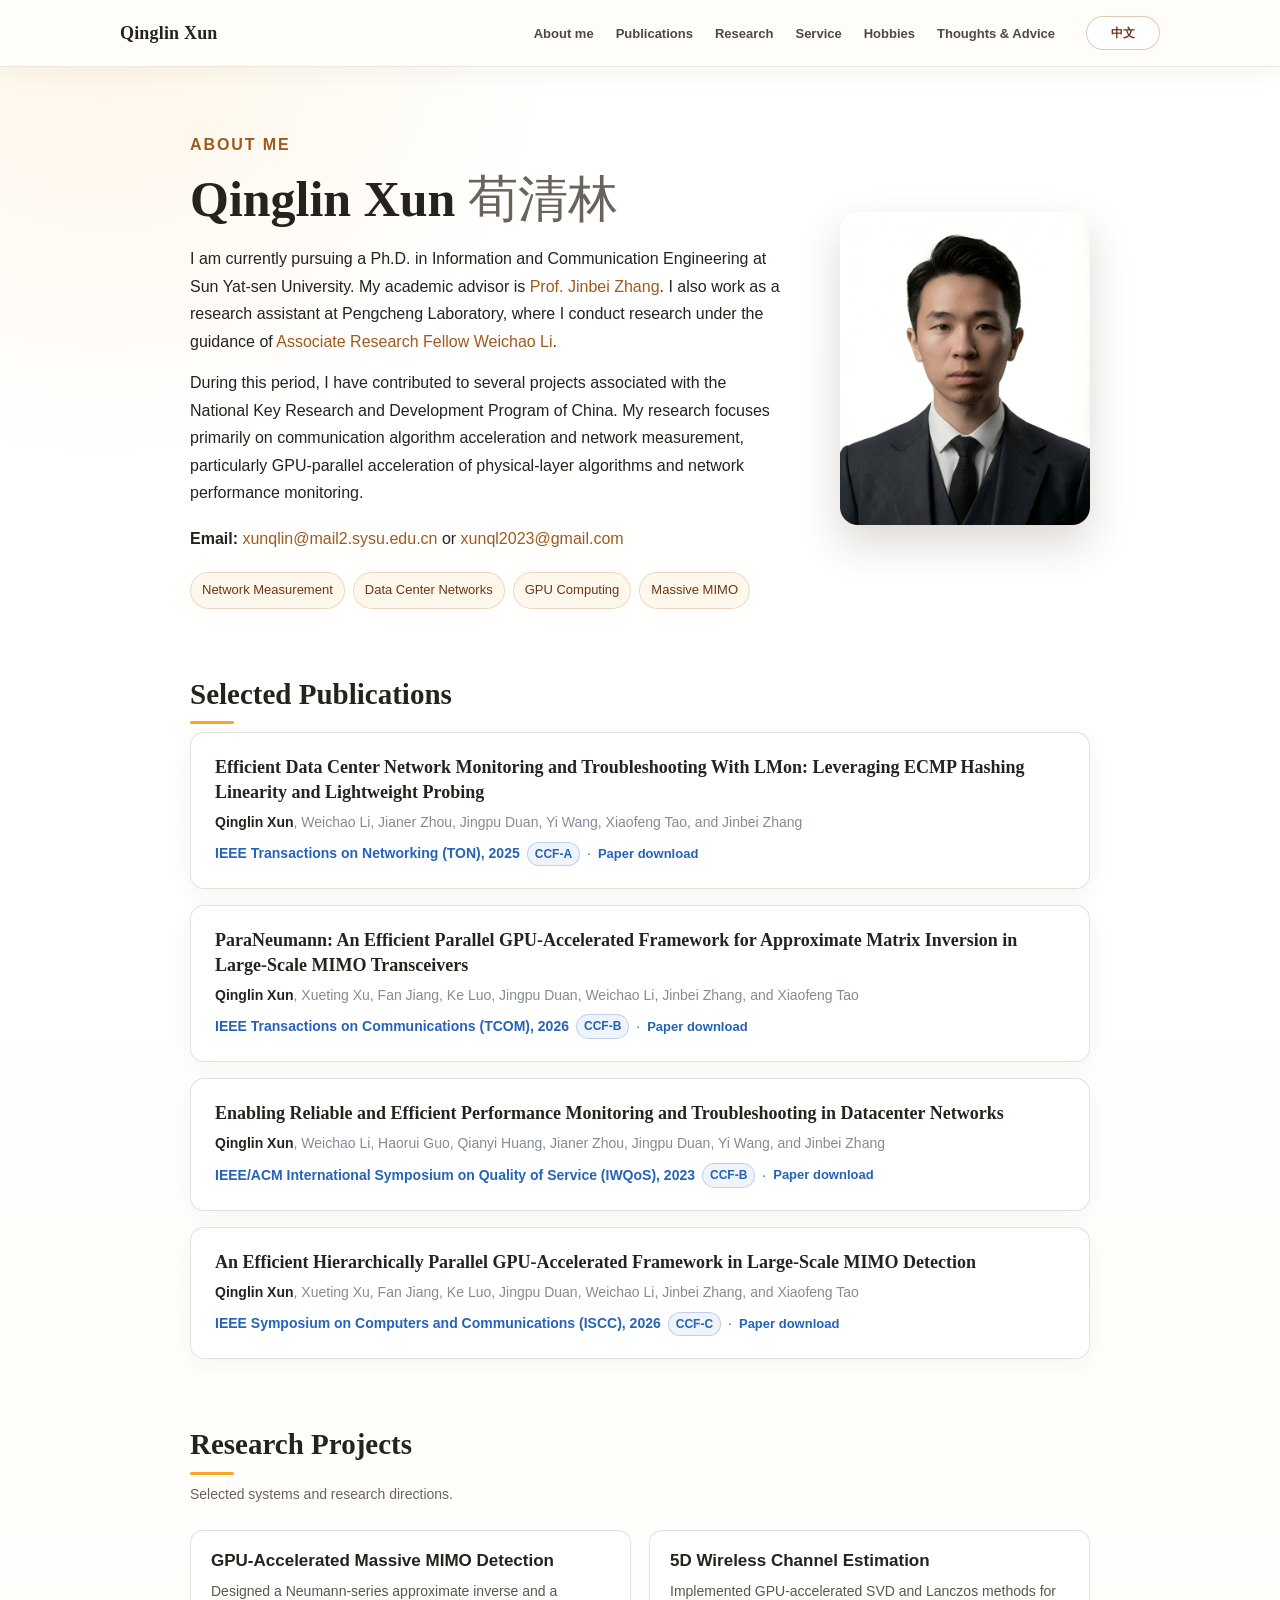
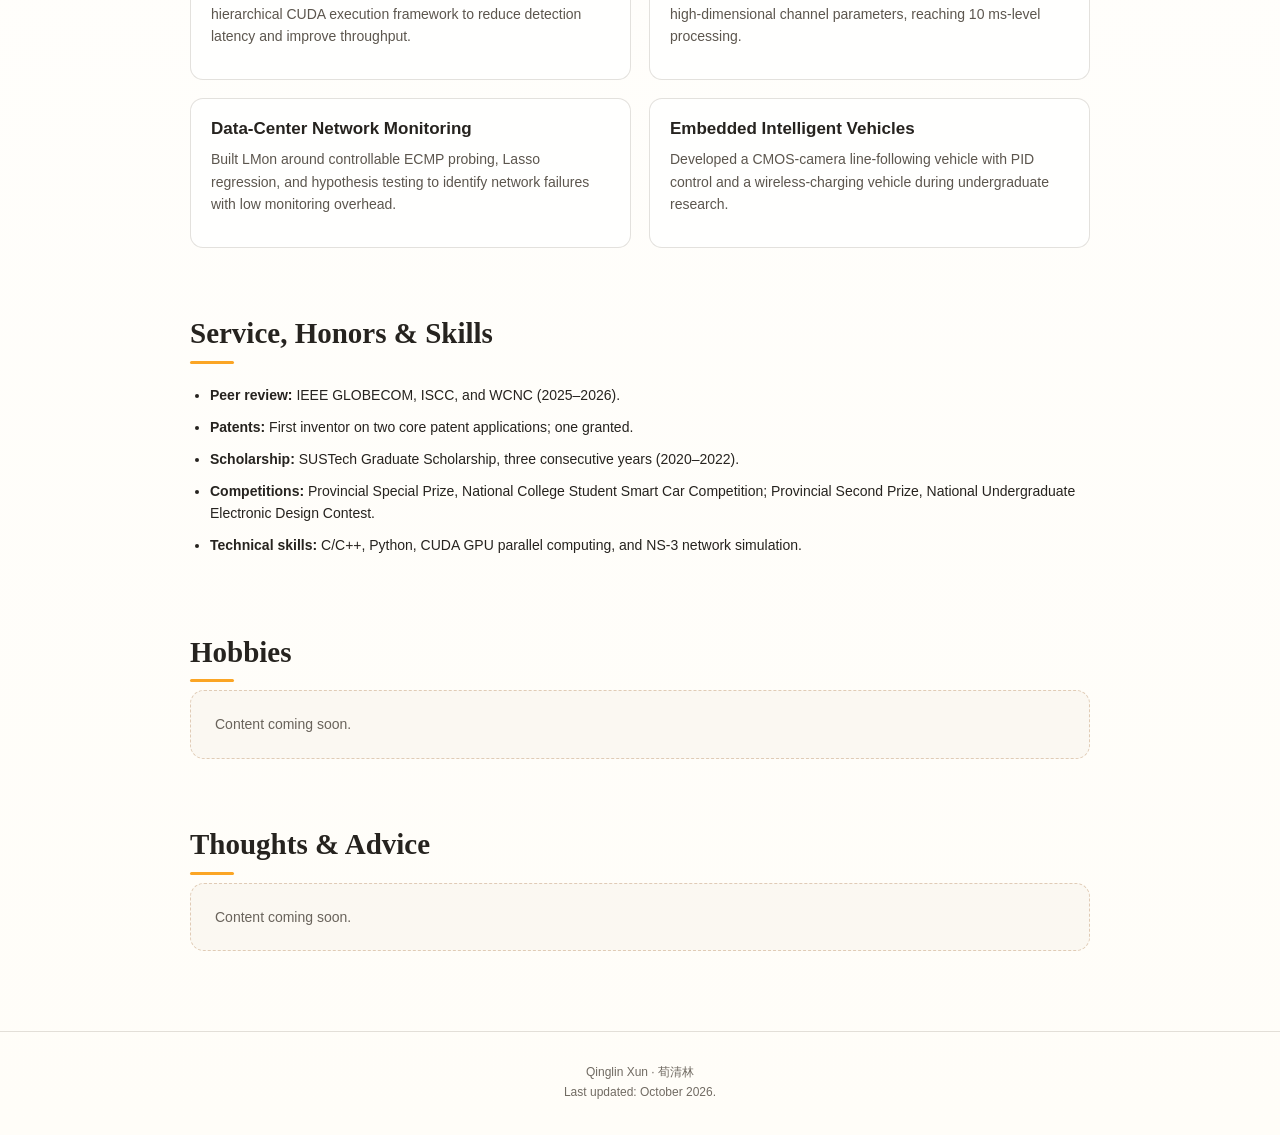
==== index.html @ 7a34d2c8 "Refactor homepage content structure" ====
<!DOCTYPE html>
<html lang="en" data-lang="en">
<head>
  <meta charset="UTF-8">
  <meta name="viewport" content="width=device-width, initial-scale=1">
  <title>Qinglin Xun | Academic Homepage</title>
  <meta name="author" content="Qinglin Xun">
  <meta name="description" content="Qinglin Xun is a Ph.D. candidate at Sun Yat-sen University researching network measurement, GPU-accelerated computing, and wireless physical-layer systems.">
  <meta name="keywords" content="Qinglin Xun, 荀清林, network measurement, data center networks, GPU computing, massive MIMO">
  <meta property="og:title" content="Qinglin Xun | Academic Homepage">
  <meta property="og:description" content="Research in network measurement, GPU-accelerated computing, and wireless physical-layer systems.">
  <meta property="og:type" content="website">
  <meta property="og:url" content="https://ql-xun.github.io/">
  <meta property="og:image" content="https://ql-xun.github.io/images/Qinglin.png">
  <link rel="canonical" href="https://ql-xun.github.io/">
  <link rel="alternate" hreflang="en" href="https://ql-xun.github.io/?lang=en">
  <link rel="alternate" hreflang="zh-CN" href="https://ql-xun.github.io/?lang=zh">
  <link rel="alternate" hreflang="x-default" href="https://ql-xun.github.io/">
  <link rel="icon" type="image/svg+xml" href="assets/favicon.svg">
  <link rel="stylesheet" href="assets/css/site.css">
  <script type="application/ld+json">
    {
      "@context": "https://schema.org",
      "@type": "Person",
      "name": "Qinglin Xun",
      "alternateName": "荀清林",
      "url": "https://ql-xun.github.io/",
      "image": "https://ql-xun.github.io/images/Qinglin.png",
      "affiliation": [
        {"@type": "CollegeOrUniversity", "name": "Sun Yat-sen University"},
        {"@type": "Organization", "name": "Pengcheng Laboratory"}
      ],
      "knowsAbout": ["Network measurement", "GPU computing", "Massive MIMO", "Wireless communications"]
    }
  </script>
</head>
<body>
  <header class="site-header">
    <div class="topbar">
      <a class="brand" href="#about" aria-label="Qinglin Xun home">Qinglin Xun</a>
      <nav class="topnav" aria-label="Primary navigation">
        <a href="#about"><span class="lang-en">About me</span><span class="lang-zh">关于我</span></a>
        <a href="#publications"><span class="lang-en">Publications</span><span class="lang-zh">论文发表</span></a>
        <a href="#projects"><span class="lang-en">Research</span><span class="lang-zh">研究项目</span></a>
        <a href="#service"><span class="lang-en">Service</span><span class="lang-zh">服务与荣誉</span></a>
        <a href="#hobbies"><span class="lang-en">Hobbies</span><span class="lang-zh">兴趣爱好</span></a>
        <a href="#thoughts"><span class="lang-en">Thoughts &amp; Advice</span><span class="lang-zh">思考与建议</span></a>
      </nav>
      <button id="languageToggle" class="language-toggle" type="button" aria-label="切换至中文" aria-live="polite">中文</button>
    </div>
  </header>

  <main class="site-shell">
    <section id="about" class="page-section about-layout">
      <div class="about-copy">
        <p class="eyebrow"><span class="lang-en">About me</span><span class="lang-zh">关于我</span></p>
        <h1>Qinglin Xun <span>荀清林</span></h1>
        <div class="lang-en">
          <p>I am currently pursuing a Ph.D. in Information and Communication Engineering at Sun Yat-sen University. My academic advisor is <a href="https://sece.sysu.edu.cn/szll/js/rztx/1135748.htm" target="_blank" rel="noopener">Prof. Jinbei Zhang</a>. I also work as a research assistant at Pengcheng Laboratory, where I conduct research under the guidance of <a href="https://liweichao.github.io/" target="_blank" rel="noopener">Associate Research Fellow Weichao Li</a>.</p>
          <p>During this period, I have contributed to several projects associated with the National Key Research and Development Program of China. My research focuses primarily on communication algorithm acceleration and network measurement, particularly GPU-parallel acceleration of physical-layer algorithms and network performance monitoring.</p>
          <p class="email-line"><strong>Email:</strong> <a href="mailto:xunqlin@mail2.sysu.edu.cn">xunqlin@mail2.sysu.edu.cn</a> or <a href="mailto:xunql2023@gmail.com">xunql2023@gmail.com</a></p>
        </div>
        <div class="lang-zh">
          <p>我目前在中山大学攻读信息与通信工程专业博士学位，指导导师为<a href="https://sece.sysu.edu.cn/szll/js/rztx/1135748.htm" target="_blank" rel="noopener">张金钡教授</a>。同时，我在鹏城实验室担任研究助理并开展科研工作，指导老师为<a href="https://liweichao.github.io/" target="_blank" rel="noopener">李伟超副研究员</a>。</p>
          <p>在此期间，我参与了多项国家重点研发计划相关项目，研究主要聚焦于通信算法加速与网络测量，并在基于 GPU 并行加速的物理层算法及网络性能监测方面积累了研究成果。</p>
          <p class="email-line"><strong>Email:</strong> <a href="mailto:xunqlin@mail2.sysu.edu.cn">xunqlin@mail2.sysu.edu.cn</a> or <a href="mailto:xunql2023@gmail.com">xunql2023@gmail.com</a></p>
        </div>
        <div class="research-tags" aria-label="Research interests">
          <span class="research-tag"><span class="lang-en">Network Measurement</span><span class="lang-zh">网络测量</span></span>
          <span class="research-tag"><span class="lang-en">Data Center Networks</span><span class="lang-zh">数据中心网络</span></span>
          <span class="research-tag"><span class="lang-en">GPU Computing</span><span class="lang-zh">GPU 计算</span></span>
          <span class="research-tag"><span class="lang-en">Massive MIMO</span><span class="lang-zh">大规模 MIMO</span></span>
        </div>
      </div>
      <div class="about-portrait"><img class="profile-photo" src="images/Qinglin.png" alt="Portrait of Qinglin Xun"></div>
    </section>

    <section id="publications" class="page-section">
      <h2 class="section-heading"><span class="lang-en">Selected Publications</span><span class="lang-zh">代表性论文</span></h2>
      <div class="publication-list">
        <article class="publication-card">
          <div class="publication-details">
            <h3>Efficient Data Center Network Monitoring and Troubleshooting With LMon: Leveraging ECMP Hashing Linearity and Lightweight Probing</h3>
            <p class="publication-authors"><span class="self">Qinglin Xun</span>, Weichao Li, Jianer Zhou, Jingpu Duan, Yi Wang, Xiaofeng Tao, and Jinbei Zhang</p>
            <div class="publication-meta">
              <span class="venue">IEEE Transactions on Networking (TON), 2025</span>
              <span class="ccf-badge">CCF-A</span><span aria-hidden="true">·</span>
              <span class="paper-links"><a href="https://doi.org/10.1109/TON.2025.3570008" target="_blank" rel="noopener"><span class="lang-en">Paper download</span><span class="lang-zh">Paper 下载</span></a></span>
            </div>
          </div>
        </article>
        <article class="publication-card">
          <div class="publication-details">
            <h3>ParaNeumann: An Efficient Parallel GPU-Accelerated Framework for Approximate Matrix Inversion in Large-Scale MIMO Transceivers</h3>
            <p class="publication-authors"><span class="self">Qinglin Xun</span>, Xueting Xu, Fan Jiang, Ke Luo, Jingpu Duan, Weichao Li, Jinbei Zhang, and Xiaofeng Tao</p>
            <div class="publication-meta">
              <span class="venue">IEEE Transactions on Communications (TCOM), 2026</span>
              <span class="ccf-badge">CCF-B</span><span aria-hidden="true">·</span>
              <span class="paper-links"><a href="https://doi.org/10.1109/TCOMM.2026.3738510" target="_blank" rel="noopener"><span class="lang-en">Paper download</span><span class="lang-zh">Paper 下载</span></a></span>
            </div>
          </div>
        </article>
        <article class="publication-card">
          <div class="publication-details">
            <h3>Enabling Reliable and Efficient Performance Monitoring and Troubleshooting in Datacenter Networks</h3>
            <p class="publication-authors"><span class="self">Qinglin Xun</span>, Weichao Li, Haorui Guo, Qianyi Huang, Jianer Zhou, Jingpu Duan, Yi Wang, and Jinbei Zhang</p>
            <div class="publication-meta">
              <span class="venue">IEEE/ACM International Symposium on Quality of Service (IWQoS), 2023</span>
              <span class="ccf-badge">CCF-B</span><span aria-hidden="true">·</span>
              <span class="paper-links"><a href="https://doi.org/10.1109/IWQoS57198.2023.10188787" target="_blank" rel="noopener"><span class="lang-en">Paper download</span><span class="lang-zh">Paper 下载</span></a></span>
            </div>
          </div>
        </article>
        <article class="publication-card">
          <div class="publication-details">
            <h3>An Efficient Hierarchically Parallel GPU-Accelerated Framework in Large-Scale MIMO Detection</h3>
            <p class="publication-authors"><span class="self">Qinglin Xun</span>, Xueting Xu, Fan Jiang, Ke Luo, Jingpu Duan, Weichao Li, Jinbei Zhang, and Xiaofeng Tao</p>
            <div class="publication-meta">
              <span class="venue">IEEE Symposium on Computers and Communications (ISCC), 2026</span>
              <span class="ccf-badge">CCF-C</span><span aria-hidden="true">·</span>
              <span class="paper-links"><a href="/papers/xun2026efficient/"><span class="lang-en">Paper download</span><span class="lang-zh">Paper 下载</span></a></span>
            </div>
          </div>
        </article>
      </div>
    </section>

    <section id="projects" class="page-section">
      <h2 class="section-heading"><span class="lang-en">Research Projects</span><span class="lang-zh">研究项目</span></h2>
      <p class="section-copy"><span class="lang-en">Selected systems and research directions.</span><span class="lang-zh">部分研究方向与系统项目。</span></p>
      <div class="content-grid">
        <article class="content-card"><h3><span class="lang-en">GPU-Accelerated Massive MIMO Detection</span><span class="lang-zh">GPU 加速大规模 MIMO 检测</span></h3><p><span class="lang-en">Designed a Neumann-series approximate inverse and a hierarchical CUDA execution framework to reduce detection latency and improve throughput.</span><span class="lang-zh">设计 Neumann 级数近似求逆与层次化 CUDA 执行框架，以降低检测时延并提高吞吐率。</span></p></article>
        <article class="content-card"><h3><span class="lang-en">5D Wireless Channel Estimation</span><span class="lang-zh">五维无线信道估计</span></h3><p><span class="lang-en">Implemented GPU-accelerated SVD and Lanczos methods for high-dimensional channel parameters, reaching 10 ms-level processing.</span><span class="lang-zh">面向高维信道参数实现 GPU 加速的 SVD 与 Lanczos 方法，达到 10 毫秒级处理时延。</span></p></article>
        <article class="content-card"><h3><span class="lang-en">Data-Center Network Monitoring</span><span class="lang-zh">数据中心网络监测</span></h3><p><span class="lang-en">Built LMon around controllable ECMP probing, Lasso regression, and hypothesis testing to identify network failures with low monitoring overhead.</span><span class="lang-zh">基于可控 ECMP 探测、Lasso 回归和假设检验构建 LMon，以较低监测开销识别潜在网络故障。</span></p></article>
        <article class="content-card"><h3><span class="lang-en">Embedded Intelligent Vehicles</span><span class="lang-zh">嵌入式智能车</span></h3><p><span class="lang-en">Developed a CMOS-camera line-following vehicle with PID control and a wireless-charging vehicle during undergraduate research.</span><span class="lang-zh">本科期间开发基于 CMOS 摄像头与 PID 控制的循迹车，以及无线充电智能车。</span></p></article>
      </div>
    </section>

    <section id="service" class="page-section">
      <h2 class="section-heading"><span class="lang-en">Service, Honors &amp; Skills</span><span class="lang-zh">学术服务、荣誉与技能</span></h2>
      <ul class="compact-list lang-en">
        <li><strong>Peer review:</strong> IEEE GLOBECOM, ISCC, and WCNC (2025–2026).</li>
        <li><strong>Patents:</strong> First inventor on two core patent applications; one granted.</li>
        <li><strong>Scholarship:</strong> SUSTech Graduate Scholarship, three consecutive years (2020–2022).</li>
        <li><strong>Competitions:</strong> Provincial Special Prize, National College Student Smart Car Competition; Provincial Second Prize, National Undergraduate Electronic Design Contest.</li>
        <li><strong>Technical skills:</strong> C/C++, Python, CUDA GPU parallel computing, and NS-3 network simulation.</li>
      </ul>
      <ul class="compact-list lang-zh">
        <li><strong>同行评审：</strong>IEEE GLOBECOM、ISCC 与 WCNC（2025–2026）。</li>
        <li><strong>专利：</strong>两项核心专利申请第一发明人，其中一项已授权。</li>
        <li><strong>奖学金：</strong>连续三年获得南方科技大学研究生奖学金（2020–2022）。</li>
        <li><strong>竞赛：</strong>全国大学生智能汽车竞赛省级特等奖；全国大学生电子设计竞赛省级二等奖。</li>
        <li><strong>技术技能：</strong>C/C++、Python、CUDA GPU 并行计算及 NS-3 网络仿真。</li>
      </ul>
    </section>

    <section id="hobbies" class="page-section">
      <h2 class="section-heading"><span class="lang-en">Hobbies</span><span class="lang-zh">兴趣爱好</span></h2>
      <div id="hobbiesContent" class="reflection-grid" aria-live="polite">
        <p class="content-state"><span class="lang-en">Content coming soon.</span><span class="lang-zh">内容待补充。</span></p>
      </div>
    </section>

    <section id="thoughts" class="page-section">
      <h2 class="section-heading"><span class="lang-en">Thoughts &amp; Advice</span><span class="lang-zh">思考与建议</span></h2>
      <div id="thoughtsContent" class="reflection-grid" aria-live="polite">
        <p class="content-state"><span class="lang-en">Content coming soon.</span><span class="lang-zh">内容待补充。</span></p>
      </div>
    </section>
  </main>

  <footer class="site-footer">
    <p>Qinglin Xun · 荀清林</p>
    <p><span class="lang-en">Last updated: October 2026.</span><span class="lang-zh">最后更新：2026 年 10 月。</span></p>
  </footer>

  <button id="backToTop" type="button" title="Back to top" aria-label="Back to top">
    <svg xmlns="http://www.w3.org/2000/svg" viewBox="0 0 24 24" fill="none" stroke="currentColor" stroke-width="2.5" stroke-linecap="round" stroke-linejoin="round"><polyline points="18 15 12 9 6 15"/></svg>
  </button>

  <script src="assets/js/site.js" defer></script>
</body>
</html>
---- assets/css/site.css ----
:root {
  --ink: #26231f;
  --muted: #69635b;
  --accent: #9b5b1f;
  --accent-dark: #6e3519;
  --link-blue: #2563b8;
  --line: rgba(67, 54, 39, 0.15);
  --paper: #fffdf8;
  --wash: #f7f1e8;
  --header-height: 66px;
}

* {
  box-sizing: border-box;
}

html {
  scroll-behavior: smooth;
  scroll-padding-top: calc(var(--header-height) + 24px);
}

body {
  margin: 0;
  color: var(--ink);
  background: radial-gradient(circle at 8% 0, rgba(246, 197, 110, 0.16), transparent 30rem), linear-gradient(180deg, #fff 0, var(--paper) 100%);
  font-family: -apple-system, BlinkMacSystemFont, "Segoe UI", "Noto Sans", "PingFang SC", "Microsoft YaHei", Arial, sans-serif;
  font-size: 14px;
}

a {
  color: var(--accent);
  text-decoration: none;
}

a:hover,
a:focus-visible {
  color: var(--accent-dark);
}

.lang-zh {
  display: none;
}

html[data-lang="zh"] .lang-en {
  display: none;
}

html[data-lang="zh"] .lang-zh {
  display: revert;
}

.site-header {
  position: sticky;
  top: 0;
  z-index: 100;
  border-bottom: 1px solid rgba(67, 54, 39, 0.1);
  background: rgba(255, 253, 248, 0.93);
  box-shadow: 0 5px 24px rgba(70, 49, 24, 0.05);
  backdrop-filter: blur(14px);
}

.topbar {
  display: flex;
  width: min(1040px, calc(100% - 36px));
  min-height: var(--header-height);
  margin: auto;
  align-items: center;
  gap: 22px;
}

.brand {
  flex: 0 0 auto;
  color: var(--ink);
  font-family: Georgia, "Times New Roman", serif;
  font-size: 18px;
  font-weight: 700;
  letter-spacing: 0.01em;
}

.topnav {
  display: flex;
  margin-left: auto;
  align-items: center;
  justify-content: flex-end;
  gap: 4px;
}

.topnav a {
  padding: 8px 9px;
  border-radius: 8px;
  color: #4e4942;
  font-size: 13px;
  font-weight: 600;
  white-space: nowrap;
}

.topnav a:hover,
.topnav a:focus-visible {
  color: var(--accent-dark);
  background: var(--wash);
}

.language-toggle {
  flex: 0 0 auto;
  min-width: 74px;
  min-height: 34px;
  padding: 6px 11px;
  border: 1px solid rgba(155, 91, 31, 0.32);
  border-radius: 999px;
  color: var(--accent-dark);
  background: #fff;
  font-family: inherit;
  font-size: 12px;
  font-weight: 700;
  line-height: 1;
  cursor: pointer;
}

.language-toggle:hover,
.language-toggle:focus-visible {
  background: #fff7e8;
  outline: 2px solid rgba(155, 91, 31, 0.18);
}

.site-shell {
  width: min(900px, calc(100% - 38px));
  margin: auto;
}

.page-section {
  padding: 58px 0 10px;
  scroll-margin-top: calc(var(--header-height) + 12px);
}

.about-layout {
  display: grid;
  grid-template-columns: minmax(0, 1fr) 250px;
  gap: 52px;
  align-items: center;
  padding-top: 64px;
}

.eyebrow {
  margin: 0 0 8px;
  color: var(--accent);
  font-size: 12px;
  font-weight: 800;
  letter-spacing: 0.12em;
  text-transform: uppercase;
}

.about-layout h1 {
  margin: 0 0 20px;
  font-family: Georgia, "Times New Roman", serif;
  font-size: clamp(32px, 6vw, 50px);
  line-height: 1.05;
}

.about-layout h1 span {
  color: var(--muted);
  font-weight: 400;
}

.about-copy {
  font-size: 16px;
  line-height: 1.72;
}

.about-copy p {
  margin: 0 0 14px;
  font-size: inherit;
}

.email-line {
  margin-top: 18px !important;
}

.email-line a {
  white-space: nowrap;
}

.profile-photo {
  width: 100%;
  border-radius: 18px;
  box-shadow: 0 18px 42px rgba(61, 44, 25, 0.18);
}

.research-tags {
  display: flex;
  flex-wrap: wrap;
  gap: 8px;
  margin-top: 20px;
}

.research-tag {
  padding: 6px 11px;
  border: 1px solid rgba(155, 91, 31, 0.2);
  border-radius: 999px;
  color: var(--accent-dark);
  background: rgba(246, 197, 110, 0.12);
  font-size: 13px;
}

.section-heading {
  margin: 0 0 8px;
  font-family: Georgia, "Times New Roman", serif;
  font-size: 29px;
  line-height: 1.2;
}

.section-heading::after {
  display: block;
  width: 44px;
  height: 3px;
  margin-top: 10px;
  border-radius: 2px;
  background: #fba524;
  content: "";
}

.section-copy {
  max-width: 700px;
  margin: 0 0 24px;
  color: var(--muted);
  line-height: 1.65;
}

.publication-list {
  display: grid;
  gap: 16px;
}

.publication-card {
  overflow: hidden;
  border: 1px solid var(--line);
  border-radius: 14px;
  background: rgba(255, 255, 255, 0.86);
  box-shadow: 0 7px 24px rgba(74, 52, 28, 0.045);
}

.publication-details {
  padding: 22px 24px;
  line-height: 1.55;
}

.publication-details h3 {
  margin: 0 0 8px;
  font-family: Georgia, "Times New Roman", serif;
  font-size: 18px;
  line-height: 1.35;
}

.publication-authors {
  margin: 0 0 8px;
  color: #858b95;
  line-height: 1.55;
}

.publication-authors .self {
  color: var(--ink);
  font-weight: 800;
}

.publication-meta {
  display: flex;
  flex-wrap: wrap;
  align-items: center;
  gap: 7px;
  color: var(--link-blue);
}

.venue {
  color: var(--link-blue);
  font-weight: 700;
}

.ccf-badge {
  padding: 2px 7px;
  border: 1px solid rgba(37, 99, 184, 0.24);
  border-radius: 999px;
  color: var(--link-blue);
  background: rgba(37, 99, 184, 0.07);
  font-size: 12px;
  font-weight: 800;
}

.paper-links {
  display: inline-flex;
}

.paper-links a {
  color: var(--link-blue);
  font-size: 13px;
  font-weight: 800;
}

.paper-links a:hover,
.paper-links a:focus-visible {
  color: #123f80;
  text-decoration: underline;
}

.content-grid,
.reflection-grid {
  display: grid;
  grid-template-columns: repeat(2, minmax(0, 1fr));
  gap: 18px;
}

.content-card {
  min-height: 150px;
  padding: 20px;
  border: 1px solid var(--line);
  border-radius: 13px;
  background: rgba(255, 255, 255, 0.76);
}

.content-card h3 {
  margin: 0 0 9px;
  font-size: 17px;
}

.content-card p {
  margin: 0;
  color: #5c564e;
  line-height: 1.62;
}

.compact-list {
  margin: 20px 0 0;
  padding-left: 20px;
}

.compact-list li {
  margin-bottom: 10px;
  line-height: 1.58;
}

.reflection-card {
  overflow: hidden;
  padding: 25px;
  border: 1px solid var(--line);
  border-radius: 16px;
  background: linear-gradient(145deg, rgba(247, 241, 232, 0.8), rgba(255, 255, 255, 0.9));
}

.reflection-card h3 {
  margin: 0 0 10px;
  font-family: Georgia, "Times New Roman", serif;
  font-size: 21px;
}

.reflection-card p {
  margin: 0;
  color: #5c564e;
  line-height: 1.68;
}

.reflection-card p + p {
  margin-top: 12px;
}

.reflection-image {
  width: calc(100% + 50px);
  max-height: 260px;
  margin: -25px -25px 20px;
  object-fit: cover;
}

.reflection-meta {
  margin-bottom: 8px !important;
  color: var(--muted) !important;
  font-size: 12px;
  font-weight: 700;
  letter-spacing: 0.04em;
}

.reflection-link {
  display: inline-block;
  margin-top: 14px;
  color: var(--link-blue);
  font-weight: 700;
}

.content-state {
  grid-column: 1 / -1;
  margin: 0;
  padding: 22px 24px;
  border: 1px dashed rgba(155, 91, 31, 0.28);
  border-radius: 14px;
  color: var(--muted);
  background: rgba(247, 241, 232, 0.45);
  line-height: 1.6;
}

.site-footer {
  margin-top: 70px;
  padding: 28px 20px 32px;
  border-top: 1px solid var(--line);
  color: #716b63;
  text-align: center;
}

.site-footer p {
  margin: 4px 0;
  font-size: 12px;
}

#backToTop {
  position: fixed;
  right: 24px;
  bottom: 24px;
  z-index: 99;
  display: flex;
  width: 44px;
  height: 44px;
  border: none;
  border-radius: 50%;
  align-items: center;
  justify-content: center;
  visibility: hidden;
  color: #fff;
  background: rgba(60, 60, 60, 0.75);
  box-shadow: 0 2px 12px rgba(0, 0, 0, 0.18);
  opacity: 0;
  transform: translateY(16px);
  transition: opacity 0.35s ease, transform 0.35s ease, visibility 0.35s, background 0.2s;
  cursor: pointer;
  backdrop-filter: blur(8px);
}

#backToTop.visible {
  visibility: visible;
  opacity: 1;
  transform: translateY(0);
}

#backToTop:hover,
#backToTop:focus-visible {
  background: rgba(40, 40, 40, 0.9);
  transform: translateY(-3px);
}

#backToTop svg {
  width: 20px;
  height: 20px;
}

@media (max-width: 900px) {
  :root {
    --header-height: 104px;
  }

  .topbar {
    width: min(100% - 24px, 760px);
    padding: 10px 0;
    flex-wrap: wrap;
    gap: 8px 14px;
  }

  .topnav {
    order: 3;
    width: 100%;
    margin: 0;
    justify-content: flex-start;
    overflow-x: auto;
    padding-bottom: 2px;
  }

  .language-toggle {
    margin-left: auto;
  }

  .site-shell {
    width: min(100% - 32px, 760px);
  }
}

@media (max-width: 680px) {
  .about-layout {
    grid-template-columns: 1fr;
    gap: 26px;
    padding-top: 42px;
  }

  .about-portrait {
    order: -1;
    width: 176px;
    margin: auto;
  }

  .about-layout h1,
  .eyebrow {
    text-align: center;
  }

  .content-grid,
  .reflection-grid {
    grid-template-columns: 1fr;
  }

  .publication-details {
    padding: 19px;
  }
}

@media (prefers-reduced-motion: reduce) {
  html {
    scroll-behavior: auto;
  }

  #backToTop {
    transition: none;
  }
}
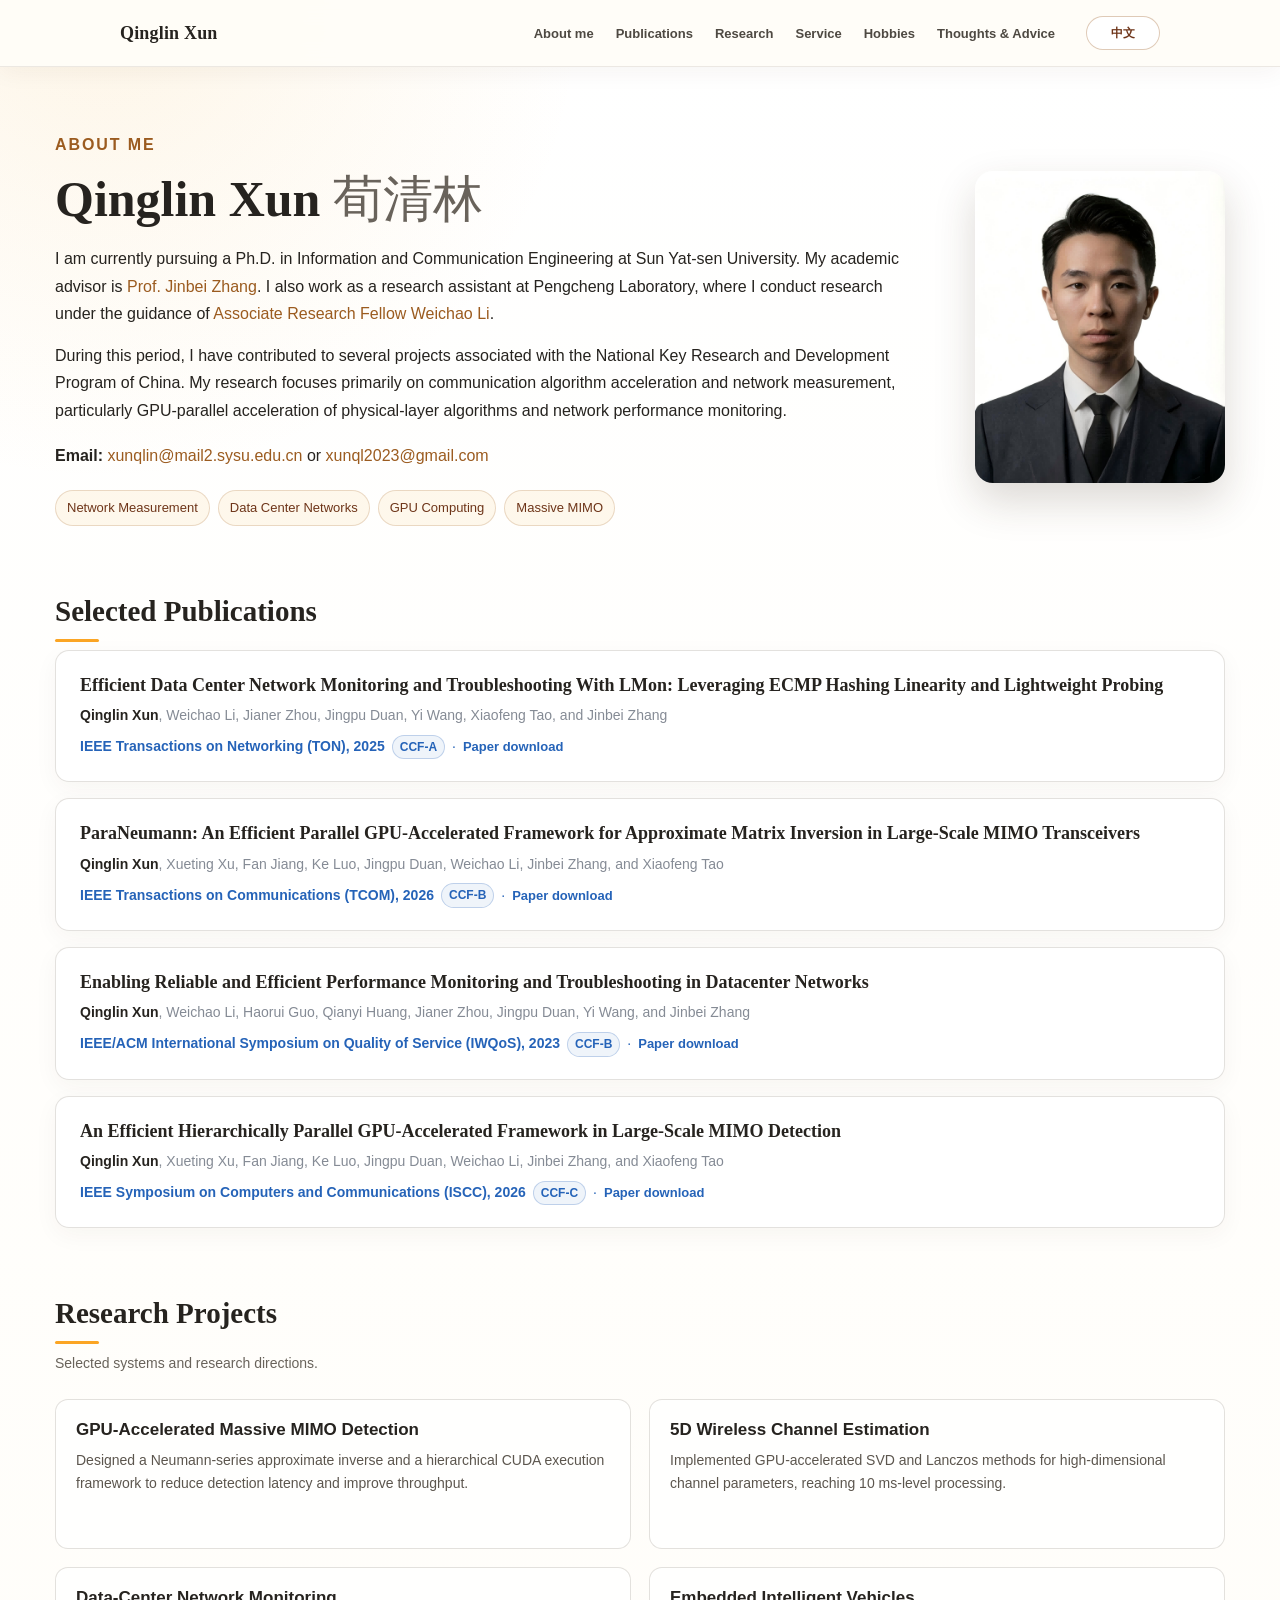
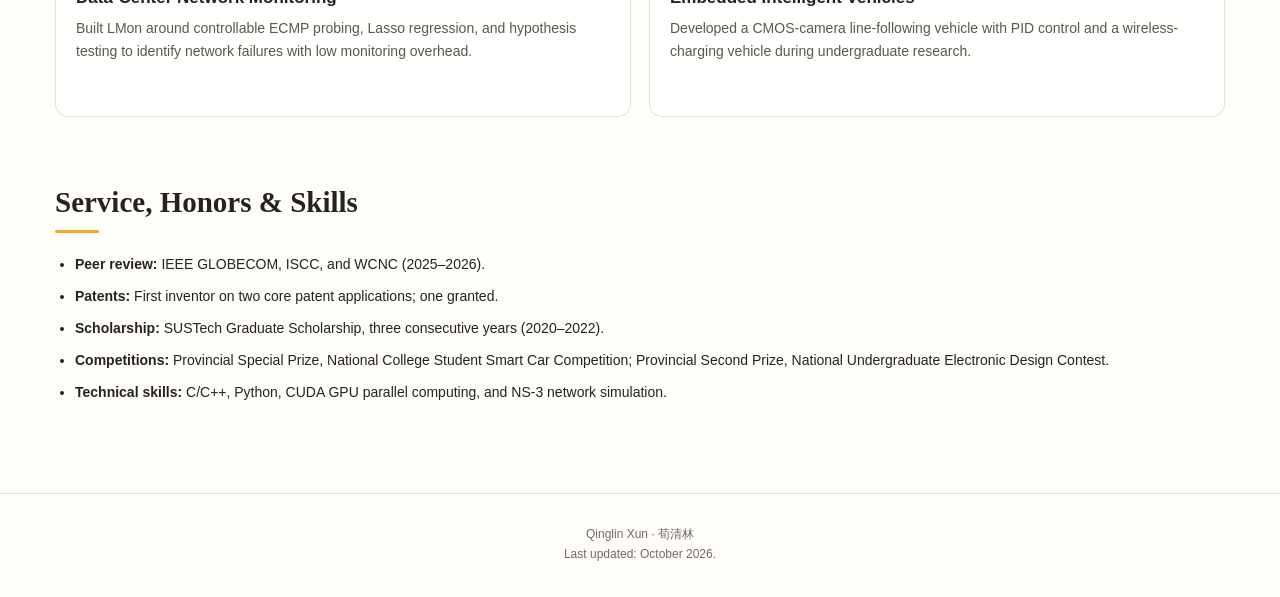
==== commit 958e9f90: "Separate hobbies and thoughts into dedicated pages" ====
--- a/index.html
+++ b/index.html
@@ -43,8 +43,8 @@
         <a href="#publications"><span class="lang-en">Publications</span><span class="lang-zh">论文发表</span></a>
         <a href="#projects"><span class="lang-en">Research</span><span class="lang-zh">研究项目</span></a>
         <a href="#service"><span class="lang-en">Service</span><span class="lang-zh">服务与荣誉</span></a>
-        <a href="#hobbies"><span class="lang-en">Hobbies</span><span class="lang-zh">兴趣爱好</span></a>
-        <a href="#thoughts"><span class="lang-en">Thoughts &amp; Advice</span><span class="lang-zh">思考与建议</span></a>
+        <a href="hobbies.html"><span class="lang-en">Hobbies</span><span class="lang-zh">兴趣爱好</span></a>
+        <a href="thoughts.html"><span class="lang-en">Thoughts &amp; Advice</span><span class="lang-zh">思考与建议</span></a>
       </nav>
       <button id="languageToggle" class="language-toggle" type="button" aria-label="切换至中文" aria-live="polite">中文</button>
     </div>
@@ -154,19 +154,6 @@
       </ul>
     </section>
 
-    <section id="hobbies" class="page-section">
-      <h2 class="section-heading"><span class="lang-en">Hobbies</span><span class="lang-zh">兴趣爱好</span></h2>
-      <div id="hobbiesContent" class="reflection-grid" aria-live="polite">
-        <p class="content-state"><span class="lang-en">Content coming soon.</span><span class="lang-zh">内容待补充。</span></p>
-      </div>
-    </section>
-
-    <section id="thoughts" class="page-section">
-      <h2 class="section-heading"><span class="lang-en">Thoughts &amp; Advice</span><span class="lang-zh">思考与建议</span></h2>
-      <div id="thoughtsContent" class="reflection-grid" aria-live="polite">
-        <p class="content-state"><span class="lang-en">Content coming soon.</span><span class="lang-zh">内容待补充。</span></p>
-      </div>
-    </section>
   </main>
 
   <footer class="site-footer">
--- a/assets/css/site.css
+++ b/assets/css/site.css
@@ -95,7 +95,8 @@
 }
 
 .topnav a:hover,
-.topnav a:focus-visible {
+.topnav a:focus-visible,
+.topnav a[aria-current="page"] {
   color: var(--accent-dark);
   background: var(--wash);
 }
@@ -123,13 +124,25 @@
 }
 
 .site-shell {
-  width: min(900px, calc(100% - 38px));
+  width: min(1170px, calc(100% - 38px));
   margin: auto;
 }
 
 .page-section {
   padding: 58px 0 10px;
   scroll-margin-top: calc(var(--header-height) + 12px);
+}
+
+.standalone-page {
+  min-height: calc(100vh - var(--header-height) - 130px);
+}
+
+.standalone-section {
+  padding-top: 64px;
+}
+
+.standalone-section > .section-heading {
+  margin-bottom: 28px;
 }
 
 .about-layout {
@@ -380,6 +393,85 @@
   margin-top: 14px;
   color: var(--link-blue);
   font-weight: 700;
+}
+
+.hobby-card--gallery {
+  grid-column: 1 / -1;
+  padding: 30px;
+}
+
+.hobby-card--gallery > p {
+  max-width: 760px;
+}
+
+.hobby-gallery {
+  display: grid;
+  grid-template-columns: repeat(2, minmax(0, 1fr));
+  margin-top: 28px;
+  gap: 28px 24px;
+}
+
+.hobby-place {
+  min-width: 0;
+}
+
+.hobby-place--multi {
+  grid-column: 1 / -1;
+}
+
+.hobby-photo-grid {
+  display: flex;
+  flex-wrap: wrap;
+  align-items: flex-start;
+  justify-content: center;
+  gap: 12px;
+}
+
+.hobby-photo {
+  display: flex;
+  flex: 0 1 auto;
+  margin: 0;
+  align-items: center;
+  flex-direction: column;
+  text-align: center;
+}
+
+.hobby-photo-link {
+  position: relative;
+  display: block;
+  overflow: hidden;
+  max-width: 100%;
+  border-radius: 9px;
+  background: #e9e5dd;
+  box-shadow: 0 6px 18px rgba(50, 38, 24, 0.1);
+}
+
+.hobby-photo img {
+  display: block;
+  width: auto;
+  height: auto;
+  max-width: min(300px, 100%);
+  max-height: 260px;
+  object-fit: contain;
+  transition: transform 0.35s ease;
+}
+
+.hobby-photo-link:hover img,
+.hobby-photo-link:focus-visible img {
+  transform: scale(1.025);
+}
+
+.hobby-photo-link:focus-visible {
+  outline: 3px solid rgba(37, 99, 184, 0.45);
+  outline-offset: 3px;
+}
+
+.hobby-photo-caption {
+  margin-top: 7px;
+  color: var(--muted);
+  font-size: 11px;
+  font-style: italic;
+  line-height: 1.45;
 }
 
 .content-state {
@@ -502,6 +594,24 @@
   .publication-details {
     padding: 19px;
   }
+
+  .hobby-card--gallery {
+    padding: 21px;
+  }
+
+  .hobby-gallery {
+    grid-template-columns: 1fr;
+    gap: 24px;
+  }
+
+  .hobby-place--multi {
+    grid-column: auto;
+  }
+
+  .hobby-photo img {
+    max-width: min(270px, 100%);
+    max-height: 230px;
+  }
 }
 
 @media (prefers-reduced-motion: reduce) {
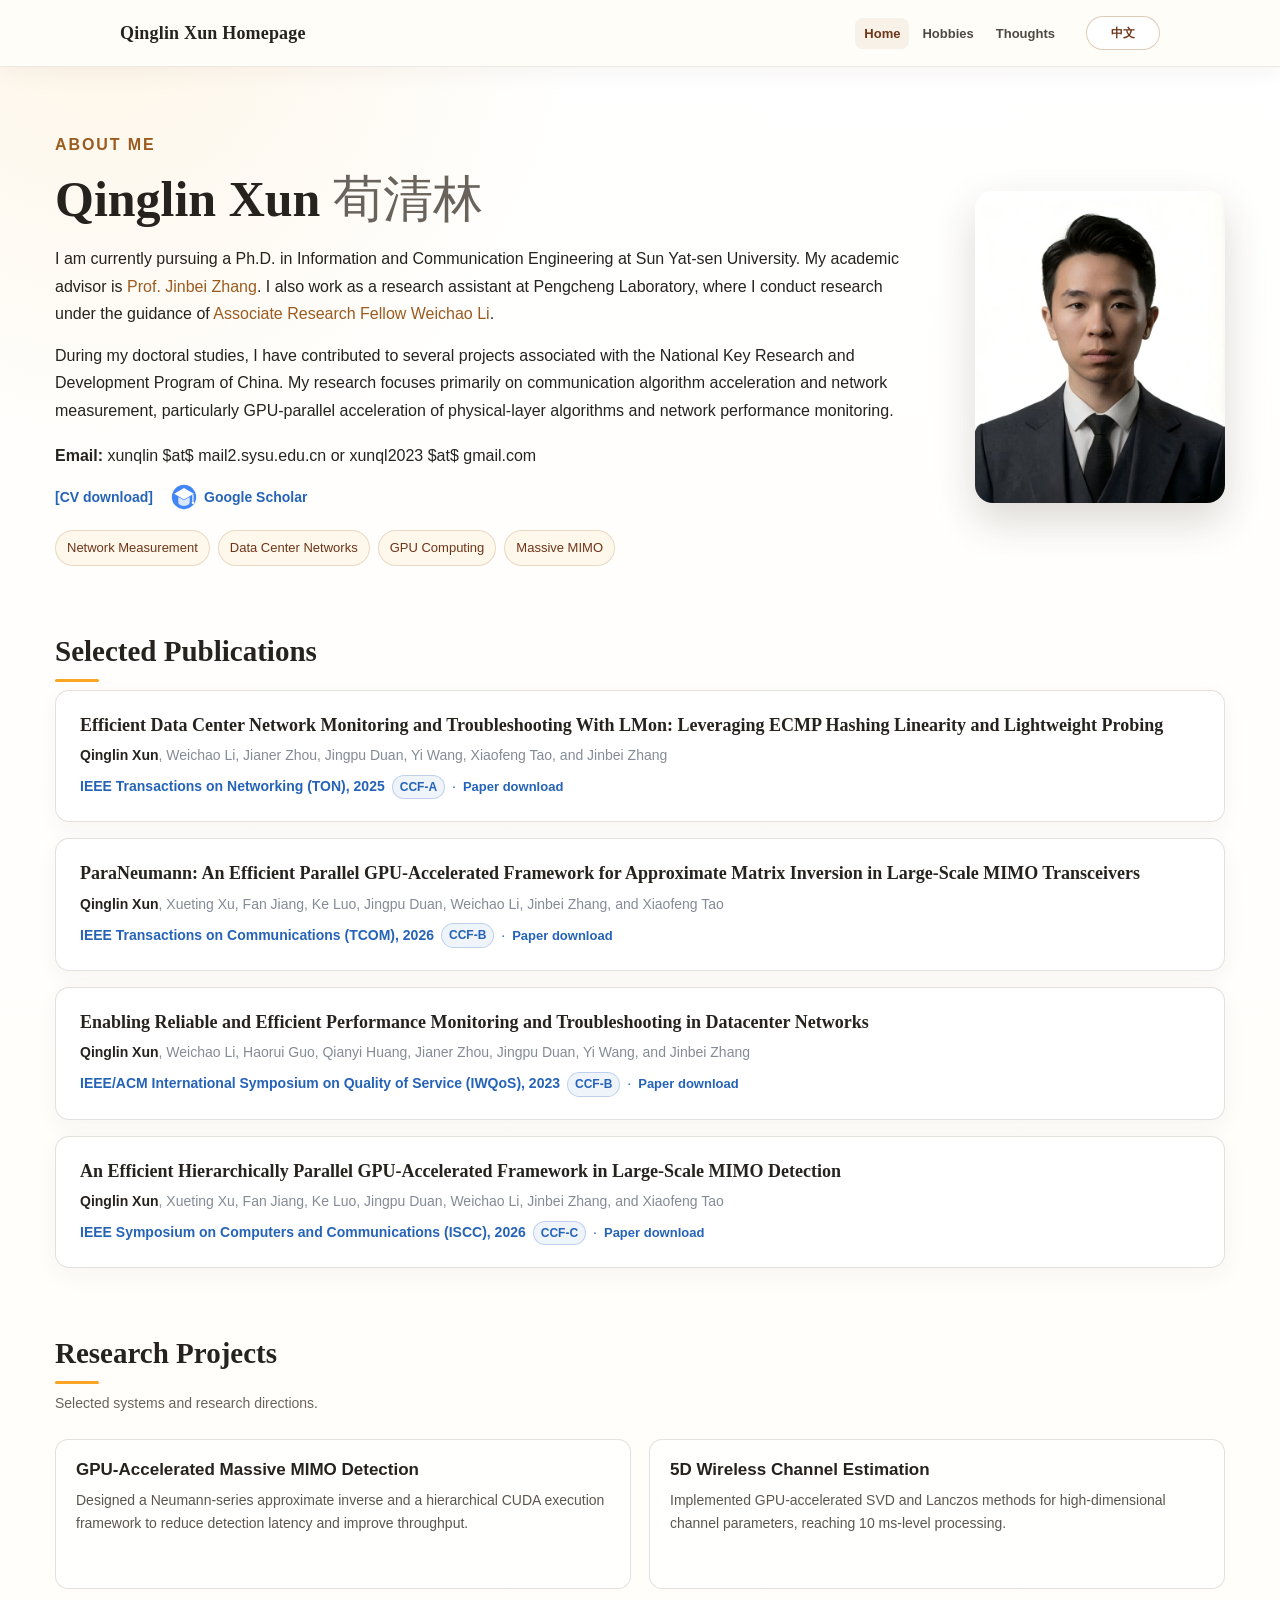
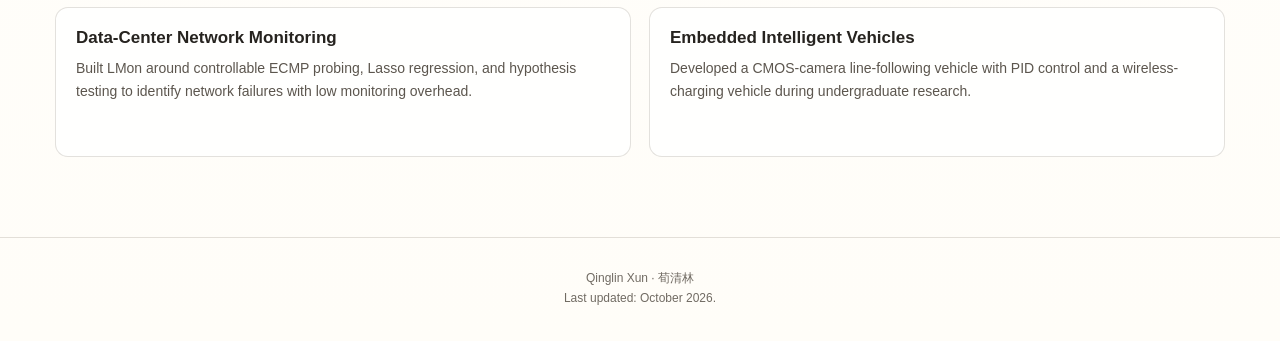
==== commit 535af0df: "Refine homepage navigation and profile links" ====
--- a/index.html
+++ b/index.html
@@ -3,11 +3,11 @@
 <head>
   <meta charset="UTF-8">
   <meta name="viewport" content="width=device-width, initial-scale=1">
-  <title>Qinglin Xun | Academic Homepage</title>
+  <title>Qinglin Xun | Homepage</title>
   <meta name="author" content="Qinglin Xun">
   <meta name="description" content="Qinglin Xun is a Ph.D. candidate at Sun Yat-sen University researching network measurement, GPU-accelerated computing, and wireless physical-layer systems.">
   <meta name="keywords" content="Qinglin Xun, 荀清林, network measurement, data center networks, GPU computing, massive MIMO">
-  <meta property="og:title" content="Qinglin Xun | Academic Homepage">
+  <meta property="og:title" content="Qinglin Xun | Homepage">
   <meta property="og:description" content="Research in network measurement, GPU-accelerated computing, and wireless physical-layer systems.">
   <meta property="og:type" content="website">
   <meta property="og:url" content="https://ql-xun.github.io/">
@@ -17,7 +17,7 @@
   <link rel="alternate" hreflang="zh-CN" href="https://ql-xun.github.io/?lang=zh">
   <link rel="alternate" hreflang="x-default" href="https://ql-xun.github.io/">
   <link rel="icon" type="image/svg+xml" href="assets/favicon.svg">
-  <link rel="stylesheet" href="assets/css/site.css">
+  <link rel="stylesheet" href="assets/css/site.css?v=20261011-4">
   <script type="application/ld+json">
     {
       "@context": "https://schema.org",
@@ -37,14 +37,11 @@
 <body>
   <header class="site-header">
     <div class="topbar">
-      <a class="brand" href="#about" aria-label="Qinglin Xun home">Qinglin Xun</a>
+      <a class="brand" href="index.html" aria-label="Qinglin Xun home">Qinglin Xun Homepage</a>
       <nav class="topnav" aria-label="Primary navigation">
-        <a href="#about"><span class="lang-en">About me</span><span class="lang-zh">关于我</span></a>
-        <a href="#publications"><span class="lang-en">Publications</span><span class="lang-zh">论文发表</span></a>
-        <a href="#projects"><span class="lang-en">Research</span><span class="lang-zh">研究项目</span></a>
-        <a href="#service"><span class="lang-en">Service</span><span class="lang-zh">服务与荣誉</span></a>
+        <a href="index.html" aria-current="page"><span class="lang-en">Home</span><span class="lang-zh">首页</span></a>
         <a href="hobbies.html"><span class="lang-en">Hobbies</span><span class="lang-zh">兴趣爱好</span></a>
-        <a href="thoughts.html"><span class="lang-en">Thoughts &amp; Advice</span><span class="lang-zh">思考与建议</span></a>
+        <a href="thoughts.html"><span class="lang-en">Thoughts</span><span class="lang-zh">思考</span></a>
       </nav>
       <button id="languageToggle" class="language-toggle" type="button" aria-label="切换至中文" aria-live="polite">中文</button>
     </div>
@@ -57,13 +54,21 @@
         <h1>Qinglin Xun <span>荀清林</span></h1>
         <div class="lang-en">
           <p>I am currently pursuing a Ph.D. in Information and Communication Engineering at Sun Yat-sen University. My academic advisor is <a href="https://sece.sysu.edu.cn/szll/js/rztx/1135748.htm" target="_blank" rel="noopener">Prof. Jinbei Zhang</a>. I also work as a research assistant at Pengcheng Laboratory, where I conduct research under the guidance of <a href="https://liweichao.github.io/" target="_blank" rel="noopener">Associate Research Fellow Weichao Li</a>.</p>
-          <p>During this period, I have contributed to several projects associated with the National Key Research and Development Program of China. My research focuses primarily on communication algorithm acceleration and network measurement, particularly GPU-parallel acceleration of physical-layer algorithms and network performance monitoring.</p>
-          <p class="email-line"><strong>Email:</strong> <a href="mailto:xunqlin@mail2.sysu.edu.cn">xunqlin@mail2.sysu.edu.cn</a> or <a href="mailto:xunql2023@gmail.com">xunql2023@gmail.com</a></p>
+          <p>During my doctoral studies, I have contributed to several projects associated with the National Key Research and Development Program of China. My research focuses primarily on communication algorithm acceleration and network measurement, particularly GPU-parallel acceleration of physical-layer algorithms and network performance monitoring.</p>
+          <p class="email-line"><strong>Email:</strong> <span class="email-address">xunqlin $at$ mail2.sysu.edu.cn</span> or <span class="email-address">xunql2023 $at$ gmail.com</span></p>
+          <div class="profile-links">
+            <a class="cv-download" href="cv/Qinglin-Xun-CV.pdf" download="Qinglin-Xun-CV.pdf">[CV download]</a>
+            <a class="scholar-link" href="https://scholar.google.com.hk/citations?user=kzZkC7UAAAAJ&amp;hl=zh-CN&amp;oi=ao" target="_blank" rel="noopener"><img src="assets/icons/google-scholar.svg" alt="" aria-hidden="true"><span>Google Scholar</span></a>
+          </div>
         </div>
         <div class="lang-zh">
           <p>我目前在中山大学攻读信息与通信工程专业博士学位，指导导师为<a href="https://sece.sysu.edu.cn/szll/js/rztx/1135748.htm" target="_blank" rel="noopener">张金钡教授</a>。同时，我在鹏城实验室担任研究助理并开展科研工作，指导老师为<a href="https://liweichao.github.io/" target="_blank" rel="noopener">李伟超副研究员</a>。</p>
-          <p>在此期间，我参与了多项国家重点研发计划相关项目，研究主要聚焦于通信算法加速与网络测量，并在基于 GPU 并行加速的物理层算法及网络性能监测方面积累了研究成果。</p>
-          <p class="email-line"><strong>Email:</strong> <a href="mailto:xunqlin@mail2.sysu.edu.cn">xunqlin@mail2.sysu.edu.cn</a> or <a href="mailto:xunql2023@gmail.com">xunql2023@gmail.com</a></p>
+          <p>在读博期间，我参与了多项国家重点研发计划相关项目，研究主要聚焦于通信算法加速与网络测量，并在基于 GPU 并行加速的物理层算法及网络性能监测方面积累了研究成果。</p>
+          <p class="email-line"><strong>Email:</strong> <span class="email-address">xunqlin $at$ mail2.sysu.edu.cn</span> 或 <span class="email-address">xunql2023 $at$ gmail.com</span></p>
+          <div class="profile-links">
+            <a class="cv-download" href="cv/Qinglin-Xun-CV.pdf" download="Qinglin-Xun-CV.pdf">[CV 下载]</a>
+            <a class="scholar-link" href="https://scholar.google.com.hk/citations?user=kzZkC7UAAAAJ&amp;hl=zh-CN&amp;oi=ao" target="_blank" rel="noopener"><img src="assets/icons/google-scholar.svg" alt="" aria-hidden="true"><span>Google Scholar</span></a>
+          </div>
         </div>
         <div class="research-tags" aria-label="Research interests">
           <span class="research-tag"><span class="lang-en">Network Measurement</span><span class="lang-zh">网络测量</span></span>
@@ -136,24 +141,6 @@
       </div>
     </section>
 
-    <section id="service" class="page-section">
-      <h2 class="section-heading"><span class="lang-en">Service, Honors &amp; Skills</span><span class="lang-zh">学术服务、荣誉与技能</span></h2>
-      <ul class="compact-list lang-en">
-        <li><strong>Peer review:</strong> IEEE GLOBECOM, ISCC, and WCNC (2025–2026).</li>
-        <li><strong>Patents:</strong> First inventor on two core patent applications; one granted.</li>
-        <li><strong>Scholarship:</strong> SUSTech Graduate Scholarship, three consecutive years (2020–2022).</li>
-        <li><strong>Competitions:</strong> Provincial Special Prize, National College Student Smart Car Competition; Provincial Second Prize, National Undergraduate Electronic Design Contest.</li>
-        <li><strong>Technical skills:</strong> C/C++, Python, CUDA GPU parallel computing, and NS-3 network simulation.</li>
-      </ul>
-      <ul class="compact-list lang-zh">
-        <li><strong>同行评审：</strong>IEEE GLOBECOM、ISCC 与 WCNC（2025–2026）。</li>
-        <li><strong>专利：</strong>两项核心专利申请第一发明人，其中一项已授权。</li>
-        <li><strong>奖学金：</strong>连续三年获得南方科技大学研究生奖学金（2020–2022）。</li>
-        <li><strong>竞赛：</strong>全国大学生智能汽车竞赛省级特等奖；全国大学生电子设计竞赛省级二等奖。</li>
-        <li><strong>技术技能：</strong>C/C++、Python、CUDA GPU 并行计算及 NS-3 网络仿真。</li>
-      </ul>
-    </section>
-
   </main>
 
   <footer class="site-footer">
@@ -165,6 +152,6 @@
     <svg xmlns="http://www.w3.org/2000/svg" viewBox="0 0 24 24" fill="none" stroke="currentColor" stroke-width="2.5" stroke-linecap="round" stroke-linejoin="round"><polyline points="18 15 12 9 6 15"/></svg>
   </button>
 
-  <script src="assets/js/site.js" defer></script>
+  <script src="assets/js/site.js?v=20261011-4" defer></script>
 </body>
 </html>
--- a/assets/css/site.css
+++ b/assets/css/site.css
@@ -145,6 +145,26 @@
   margin-bottom: 28px;
 }
 
+.thoughts-intro {
+  max-width: 900px;
+  margin-bottom: 30px;
+  padding: 22px 24px;
+  border-left: 4px solid #fba524;
+  border-radius: 0 14px 14px 0;
+  background: rgba(247, 241, 232, 0.58);
+  color: #4f4a43;
+  font-size: 16px;
+  line-height: 1.75;
+}
+
+.thoughts-intro p {
+  margin: 0;
+}
+
+.thoughts-intro p + p {
+  margin-top: 14px;
+}
+
 .about-layout {
   display: grid;
   grid-template-columns: minmax(0, 1fr) 250px;
@@ -190,6 +210,41 @@
 
 .email-line a {
   white-space: nowrap;
+}
+
+.email-address {
+  white-space: nowrap;
+}
+
+.profile-links {
+  display: flex;
+  flex-wrap: wrap;
+  margin-top: 4px;
+  align-items: center;
+  gap: 10px 18px;
+}
+
+.profile-links a {
+  color: var(--link-blue);
+  font-size: 14px;
+  font-weight: 700;
+}
+
+.profile-links a:hover,
+.profile-links a:focus-visible {
+  color: #123f80;
+  text-decoration: underline;
+}
+
+.scholar-link {
+  display: inline-flex;
+  align-items: center;
+  gap: 7px;
+}
+
+.scholar-link img {
+  width: 26px;
+  height: 26px;
 }
 
 .profile-photo {
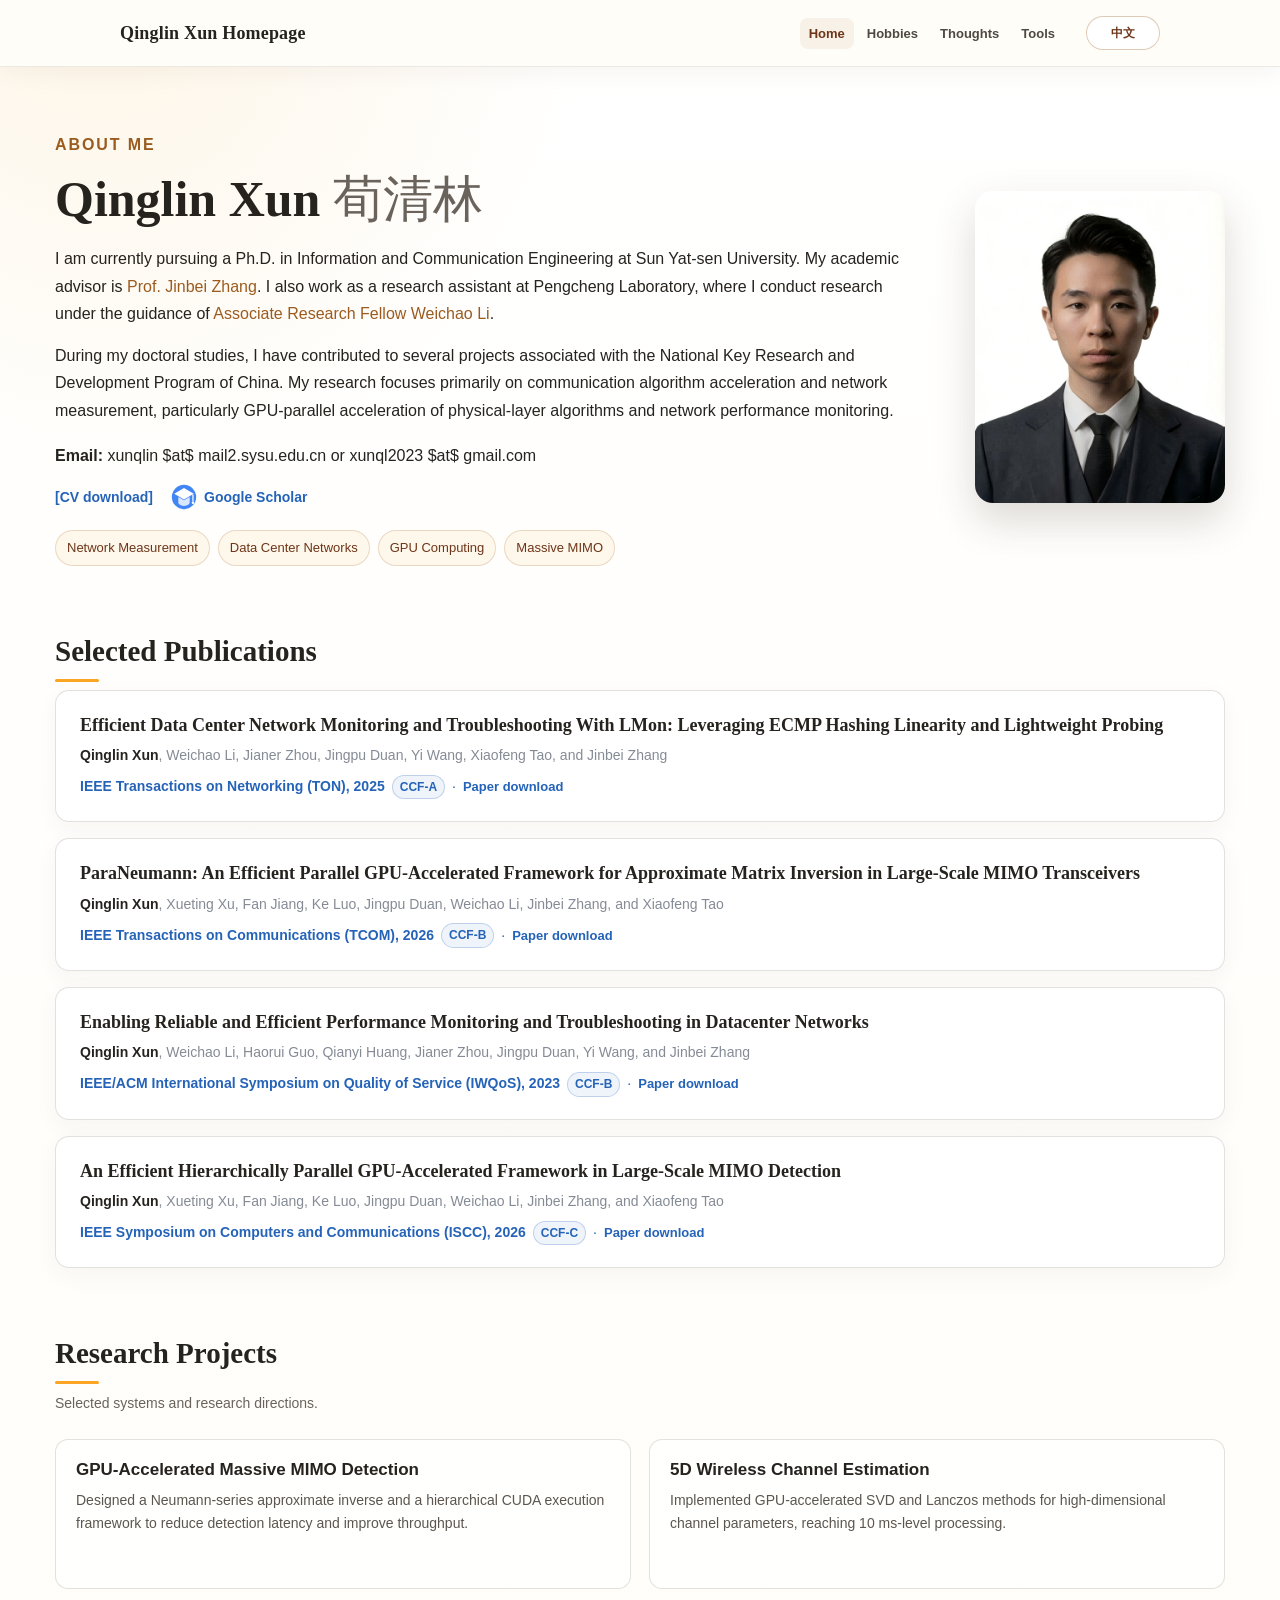
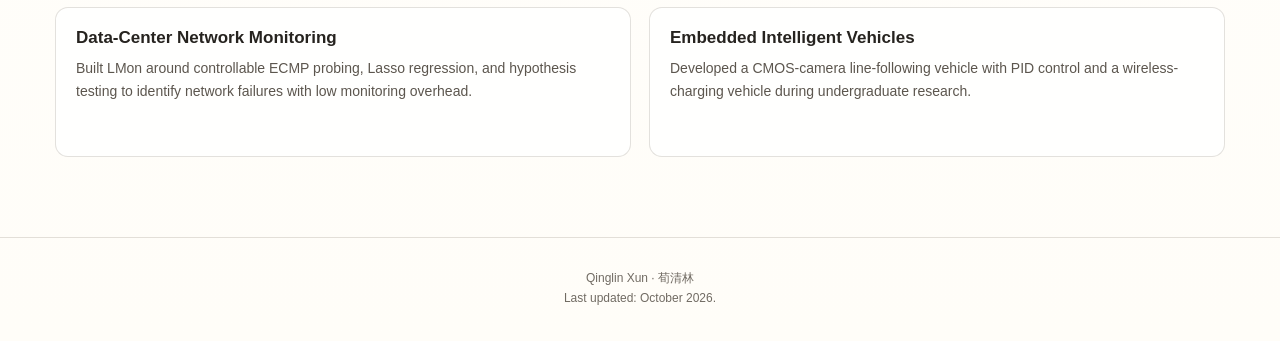
==== commit 5c55c13e: "Add Journal Explorer to GitHub Pages" ====
--- a/index.html
+++ b/index.html
@@ -42,6 +42,7 @@
         <a href="index.html" aria-current="page"><span class="lang-en">Home</span><span class="lang-zh">首页</span></a>
         <a href="hobbies.html"><span class="lang-en">Hobbies</span><span class="lang-zh">兴趣爱好</span></a>
         <a href="thoughts.html"><span class="lang-en">Thoughts</span><span class="lang-zh">思考</span></a>
+        <a href="/tools/journals/"><span class="lang-en">Tools</span><span class="lang-zh">工具</span></a>
       </nav>
       <button id="languageToggle" class="language-toggle" type="button" aria-label="切换至中文" aria-live="polite">中文</button>
     </div>
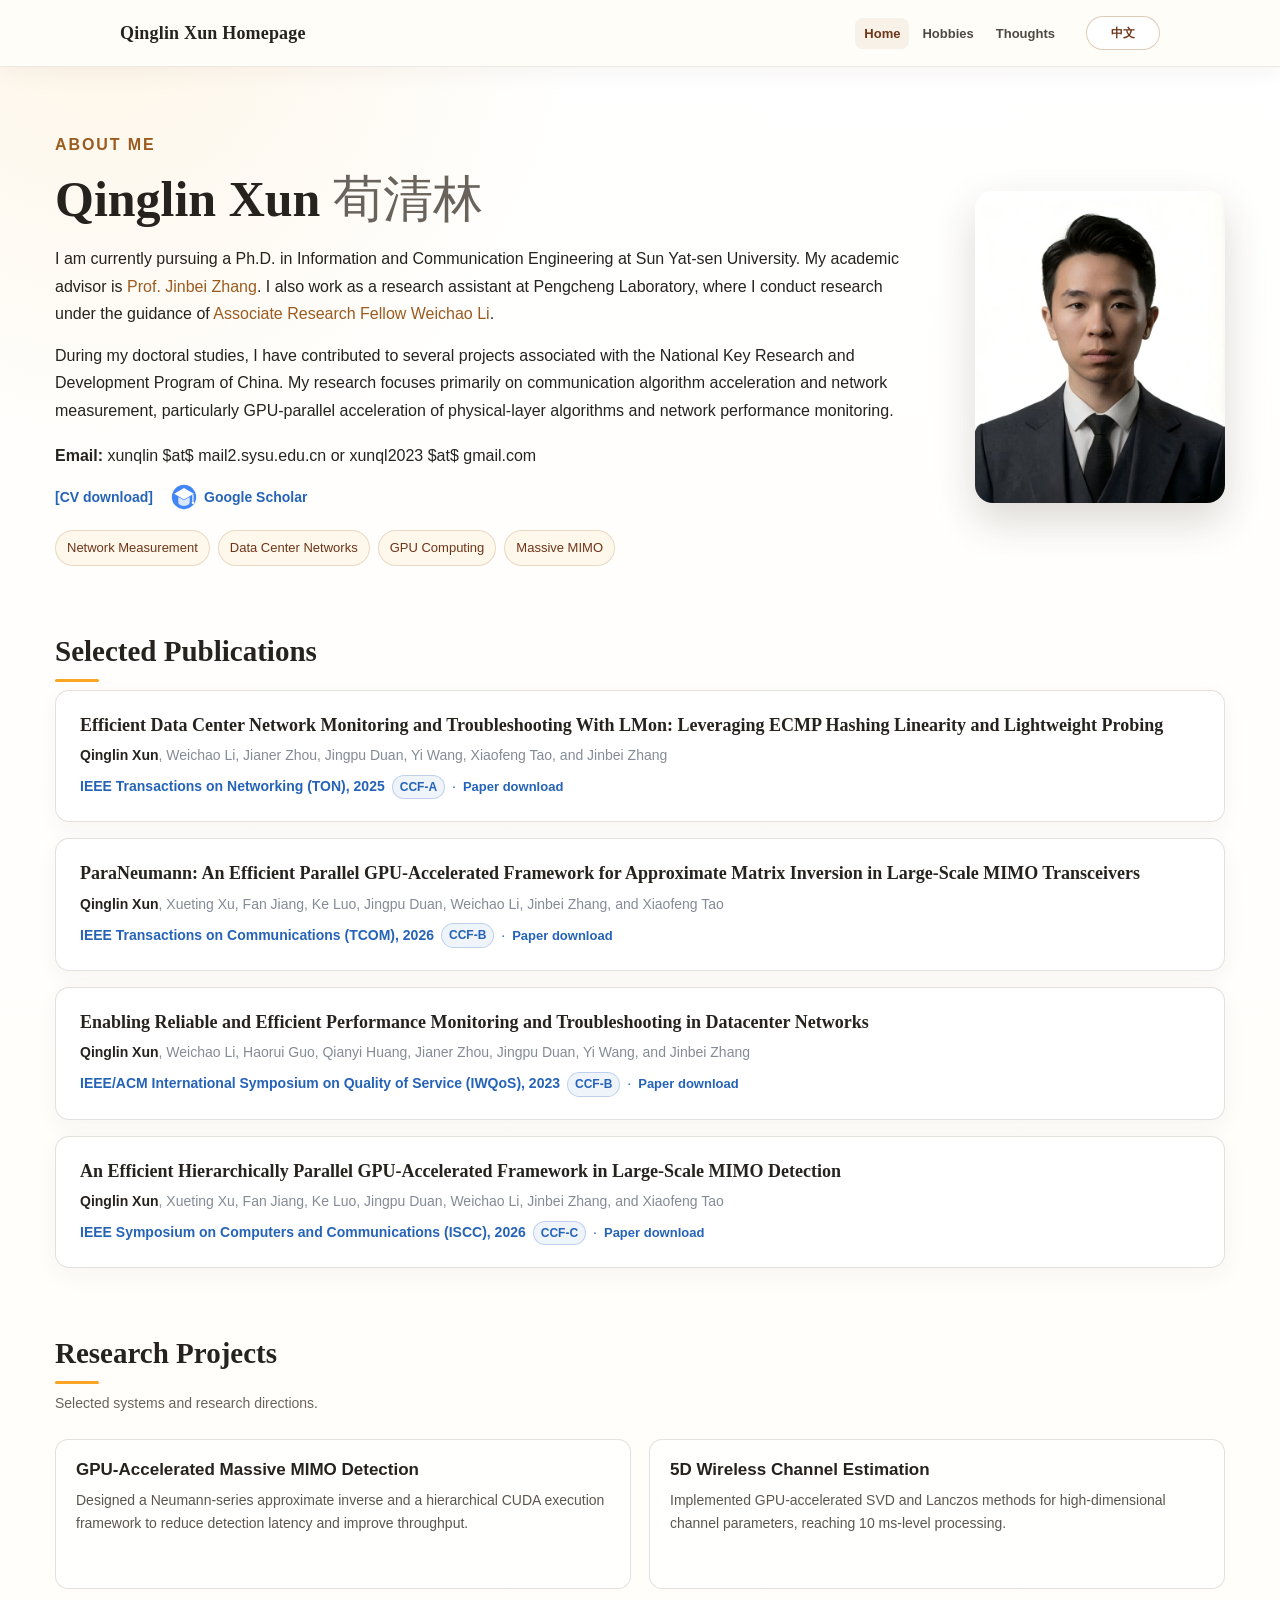
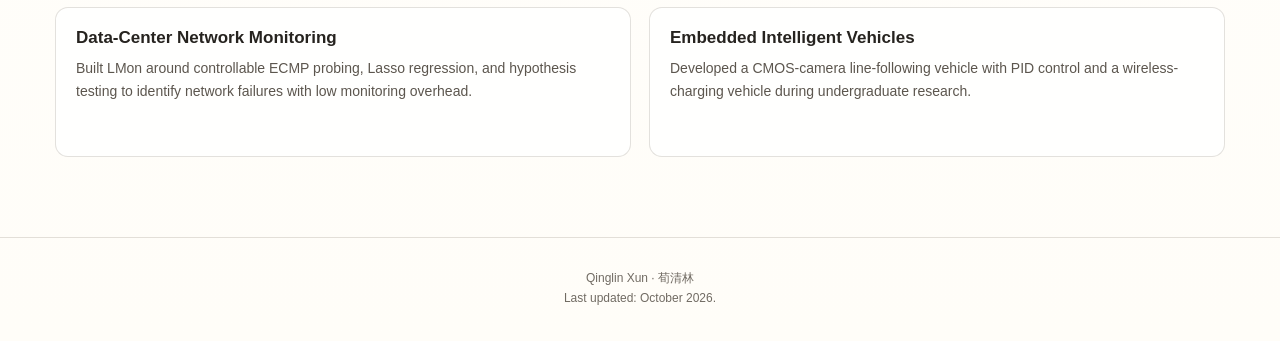
==== commit 5fe908e7: "Revert "Merge pull request #14 from ql-xun/feature/journal-explorer" This reverts commit 61a9e3c6207" ====
--- a/index.html
+++ b/index.html
@@ -42,7 +42,6 @@
         <a href="index.html" aria-current="page"><span class="lang-en">Home</span><span class="lang-zh">首页</span></a>
         <a href="hobbies.html"><span class="lang-en">Hobbies</span><span class="lang-zh">兴趣爱好</span></a>
         <a href="thoughts.html"><span class="lang-en">Thoughts</span><span class="lang-zh">思考</span></a>
-        <a href="/tools/journals/"><span class="lang-en">Tools</span><span class="lang-zh">工具</span></a>
       </nav>
       <button id="languageToggle" class="language-toggle" type="button" aria-label="切换至中文" aria-live="polite">中文</button>
     </div>
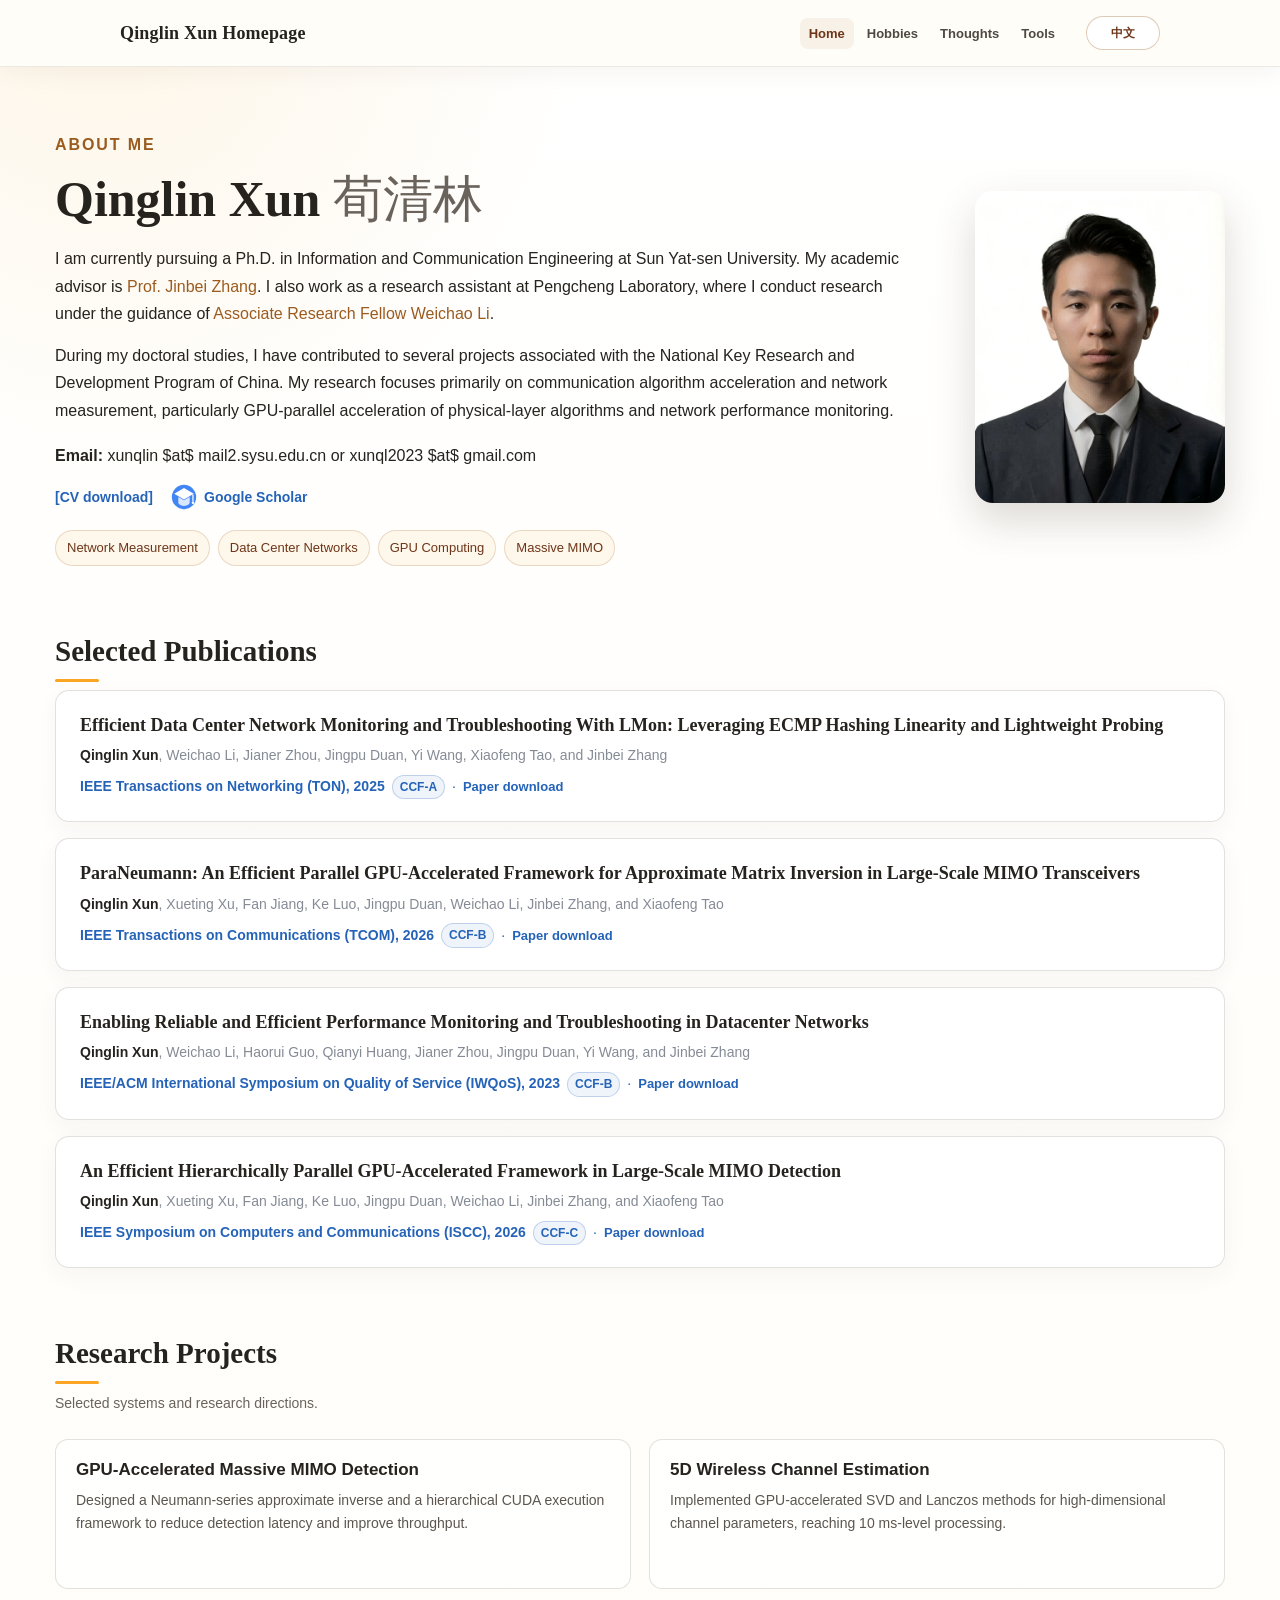
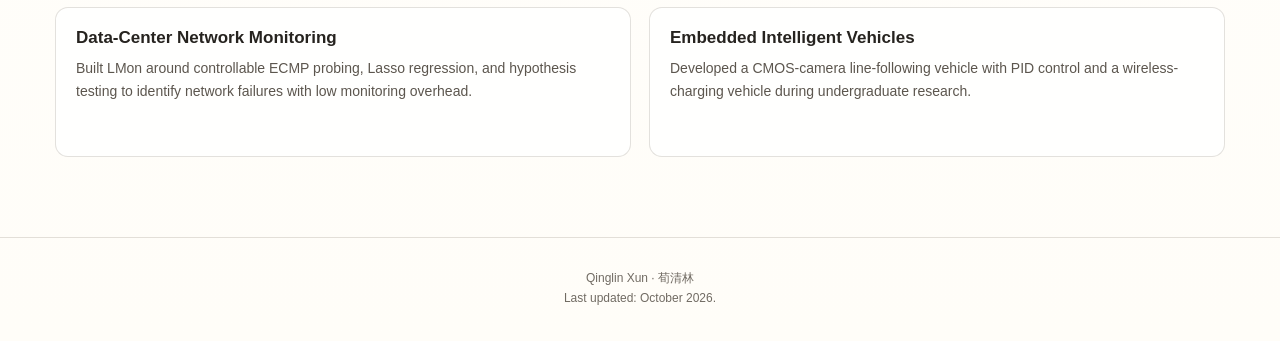
==== commit 2f1ffa16: "Reapply "Merge pull request #14 from ql-xun/feature/journal-explorer" This reverts commit 5fe908e7cc" ====
--- a/index.html
+++ b/index.html
@@ -42,6 +42,7 @@
         <a href="index.html" aria-current="page"><span class="lang-en">Home</span><span class="lang-zh">首页</span></a>
         <a href="hobbies.html"><span class="lang-en">Hobbies</span><span class="lang-zh">兴趣爱好</span></a>
         <a href="thoughts.html"><span class="lang-en">Thoughts</span><span class="lang-zh">思考</span></a>
+        <a href="/tools/journals/"><span class="lang-en">Tools</span><span class="lang-zh">工具</span></a>
       </nav>
       <button id="languageToggle" class="language-toggle" type="button" aria-label="切换至中文" aria-live="polite">中文</button>
     </div>
